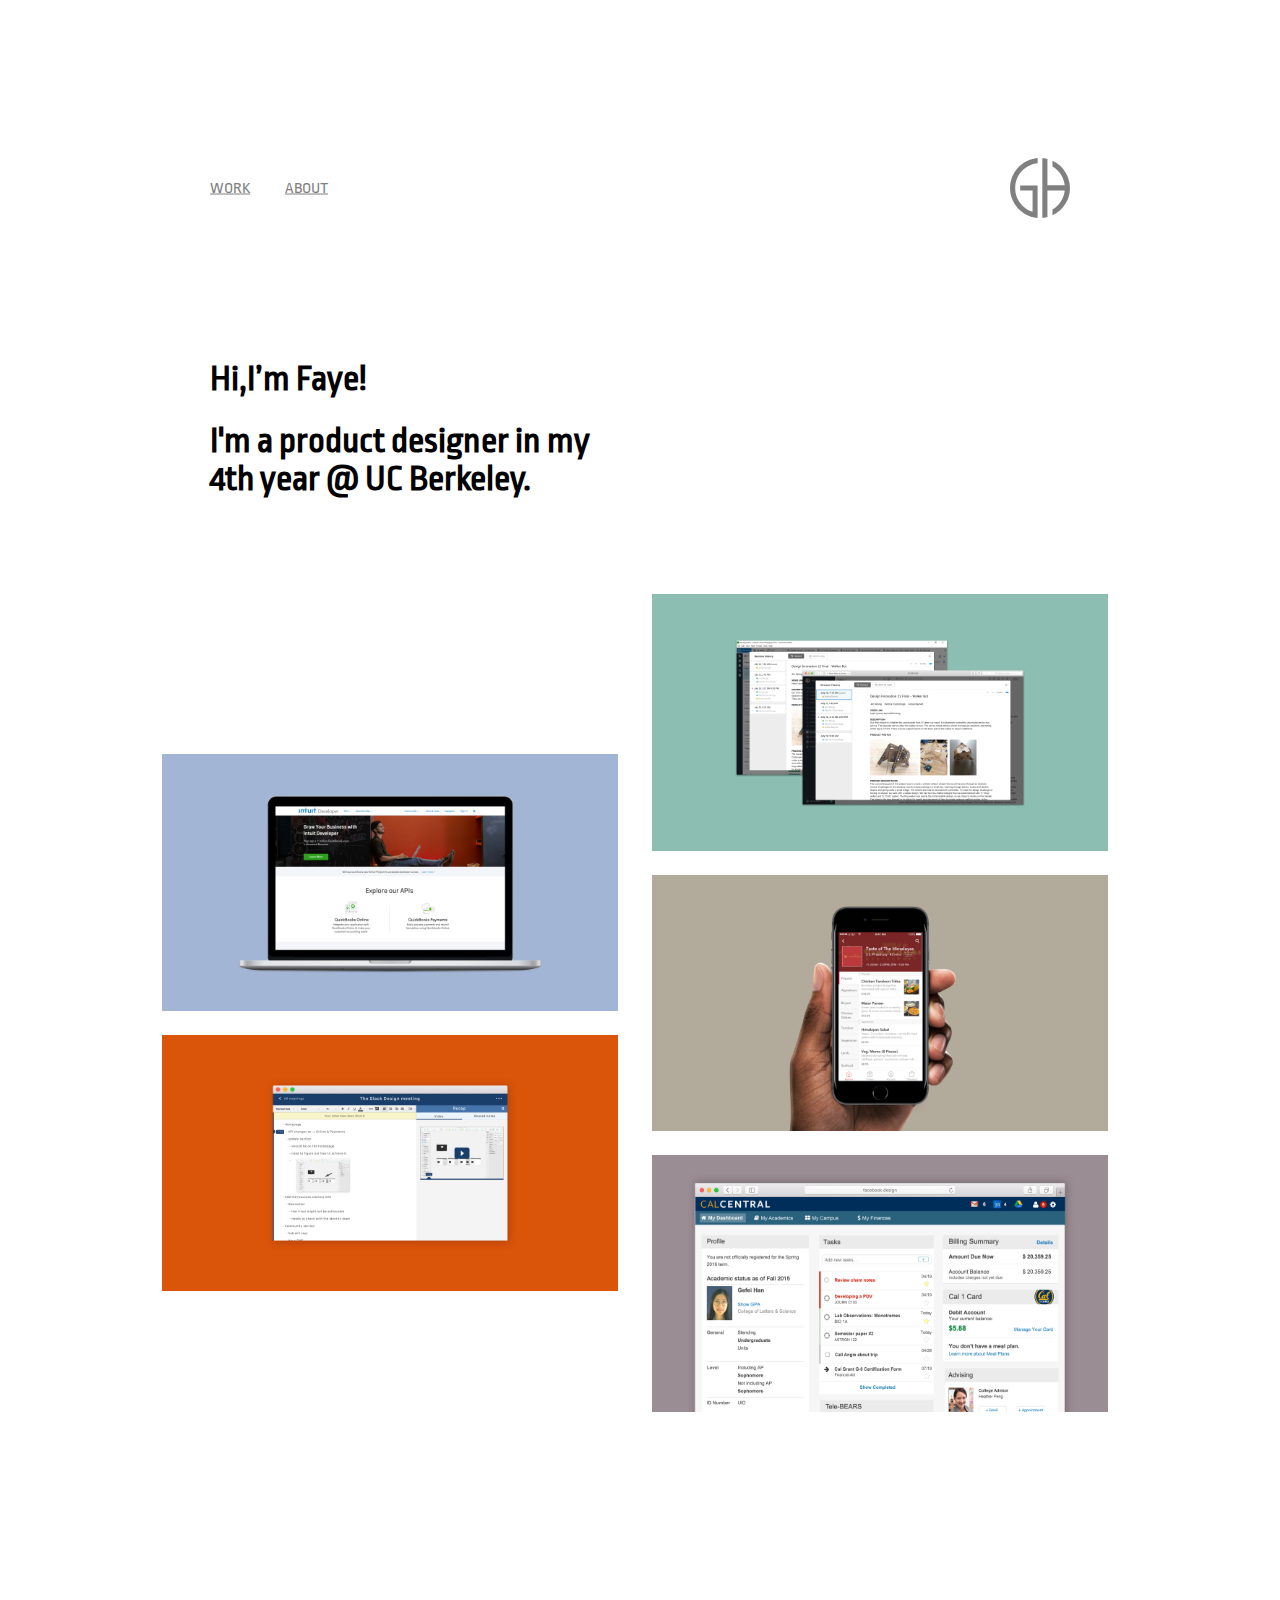
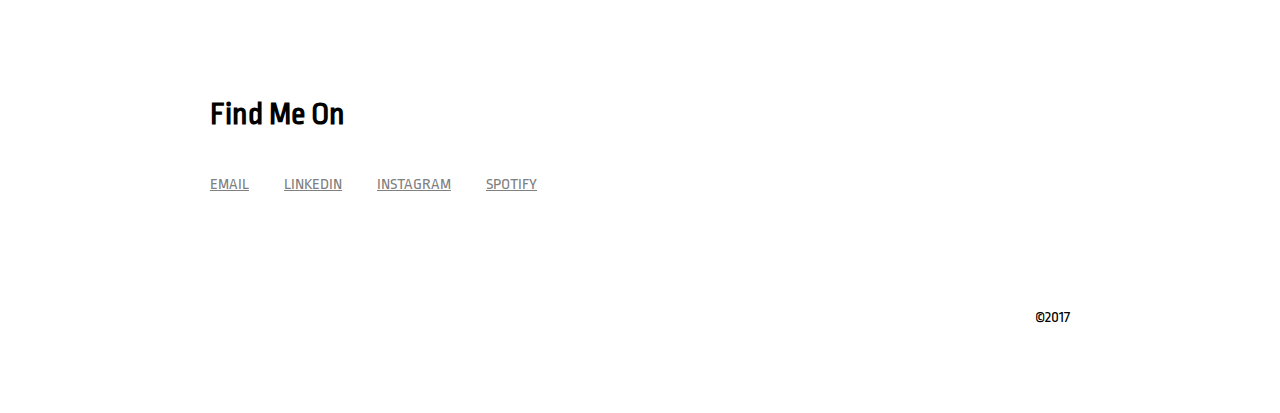
==== index.html @ 0400de6b "homepage html+css" ====
<!DOCTYPE html>
<html>
	<head>
		<link rel="stylesheet" type="text/css" href="assets/css/index.css">
		<link href="https://fonts.googleapis.com/css?family=Lato:100,100i,300,300i,400,400i,700,700i,900,900i|Ropa+Sans:400,400i" rel="stylesheet">
	</head>
	<body>

	<div id="topnav">
		<div id="navcontent">
		<div id="leftnav">
			<a href="www.fayehan.work" class="nav-item">WORK</a>
			<a href="www.fayehan.work" class="nav-item">ABOUT</a>
		</div>
		<svg id ="logo" version="1.1" xmlns="http://www.w3.org/2000/svg" xmlns:xlink="http://www.w3.org/1999/xlink" x="0px" y="0px"
			 viewBox="0 0 82.2 82.3" style="enable-background:new 0 0 82.2 82.3;" xml:space="preserve">
		
		<g id="lg">
			<g>
				<path d="M13.9,37.6v6.9h17v29.2c-13-4.1-22.4-15.6-23.7-29.2h0.1c-0.1-1.1-0.2-2.2-0.2-3.3c0-1.3,0.1-2.5,0.2-3.7H7.2
					C8.7,24,18,12.7,30.9,8.6v0.1c2.2-0.7,4.6-1.2,7-1.4V0l-4.1,0.7C14.2,4.3,0,21.3,0,41.2C0,61,14.2,78,33.7,81.6l4.1,0.7V37.6H13.9
					z"/>
				<path d="M58.2,3.8v7.9C67.4,17,73.8,26.5,75,37.5H51.3V8.6c0,0,0,0,0,0V1.4c-1-0.2-1.9-0.5-2.9-0.6L44.3,0v82.3
					l4.1-0.7c1-0.2,2-0.4,2.9-0.6v-7.3c0,0,0,0,0,0V44.5H75c-1.1,11.1-7.5,20.8-16.8,26.2v7.9c14.3-6.5,24-21,24-37.4
					C82.2,24.8,72.5,10.3,58.2,3.8z"/>
			</g>
		</g>
		</svg>
		</div>
	</div>


	<div id="intro">
		<div id="intro-content">
		<h1>Hi,I’m Faye!</h1>
		<h1>I'm a product designer in my 4th year @ UC Berkeley.</h1>
		</div>
	</div>
	
	<div id="grid">
		<div class ="column" id="col1">
			<div class="placeholder"></div>
			<div class="grid-item"><img class ="grid-pic" src="assets/img/intuit.png"></div>
			<div class="grid-item"><img class ="grid-pic" src="assets/img/slack.png"></div>
			<div class="placeholder"></div>
		</div>
		<div class ="column" id="col2">
			<div class="grid-item"> <img class ="grid-pic" src="assets/img/evernote.png"> </div>
			<div class="grid-item"><img class ="grid-pic" src="assets/img/doordash.png"></div>
			<div class="grid-item"><img class ="grid-pic" src="assets/img/sis.png"></div>
		</div>
	</div> 


	<div id="socialmedias">
		<h1>Find Me On</h1>
		<div id="sociallinks">
			<a href="www.fayehan.work" class="social">EMAIL</a>
			<a href="www.fayehan.work" class="social">LINKEDIN</a>
			<a href="www.fayehan.work" class="social">INSTAGRAM</a>
			<a href="www.fayehan.work" class="social">SPOTIFY</a>
		</div>

	</div>
	<div id="copyright">
		<p>©2017</p>
	</div>



	</body>
</html>
---- assets/css/index.css ----
body, html {
	padding: 0;
	width: 980px;
	/*margin:auto;*/
	margin: 60px auto;
	font-family: 'Lato', sans-serif;
	font-family: 'Ropa Sans', sans-serif;
}

/*----------TOP-------------*/

#topnav{
	/*border-style:solid;*/
	height: 160px;
	padding: 28px 60px;
}

#navcontent{
	height:80px;
}


#leftnav{
	float: left; 
	width: 50%;
	/*border-style: solid;*/
	position: relative;
	top: 50%;
	transform: translateY(-50%);
}

.nav-item{
	padding-right: 32px;
	color: grey;

}

#logo{
	width: 60px;
	height: 60px;
	float: right;
	position: relative;
	top: 50%;
	transform: translateY(-50%);
}

#lg{
	fill: grey;
}

#lg:hover{
	fill: blue;
}

/*--------INTRO------------*/

#intro{
	/*border-style: solid;*/
	height: auto;
	padding-bottom: 48px;
}

#intro-content{
	width: 40%;
	margin-left: 60px;
	font-size: 18px;


}


/*----------GRID----------*/

#grid{
	/*border-style: solid;*/
	height: auto;
}

.column{
	float:left;
	width: 50%;
	height: auto;
	/*border-style: solid;*/
}

#grid:after {
    content: "";
    display: table;
    clear: both;
}

.grid-item{
	width: 456px;
	height: 256.55px;
	background-color: grey;
	margin: 24px 12px;
}

.grid-pic{
	width:456px;
	height: 256.55px;
}



.placeholder{
	width: auto;
	height: 144px;
	background-color: white;
	margin: 16px 8px;
}


/*------------SOCIAL MEDIA -----------*/

#socialmedias{
	padding-left: 60px;
	padding-top: 200px;
	padding-bottom: 100px;
}

#sociallinks{
	padding-top: 24px;
}

.social{
	padding-right: 32px;
	color: grey;
}

#copyright{
	float:right;
	padding-right: 60px;
}
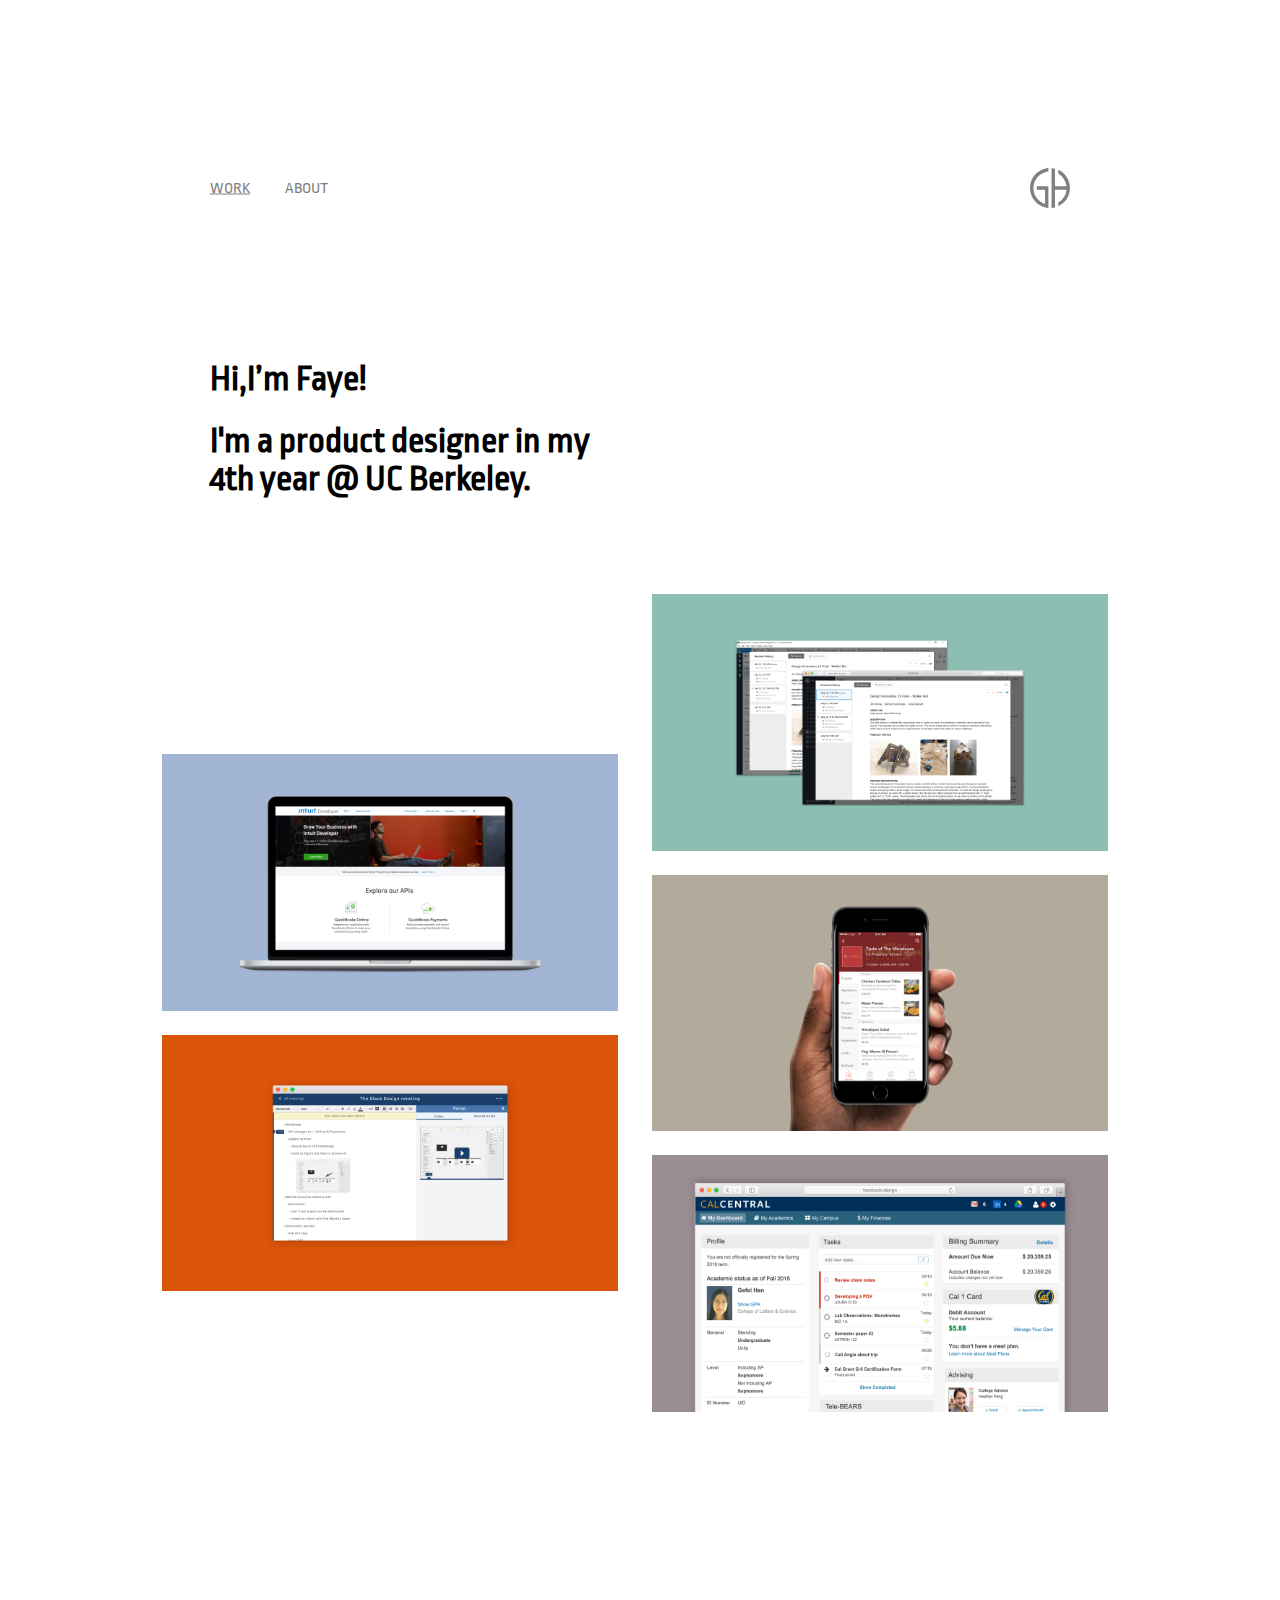
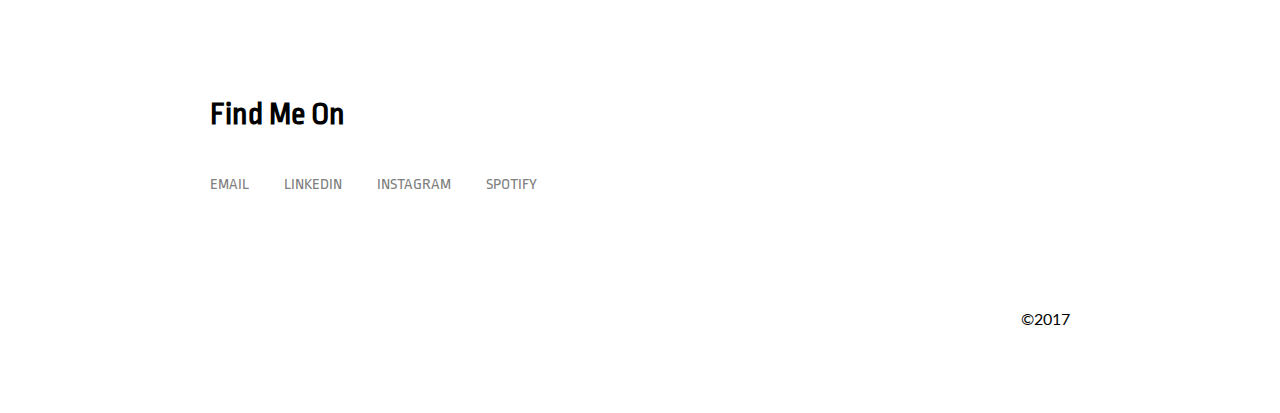
==== commit 72be9409: "missing Jquery functions" ====
--- a/index.html
+++ b/index.html
@@ -3,14 +3,17 @@
 	<head>
 		<link rel="stylesheet" type="text/css" href="assets/css/index.css">
 		<link href="https://fonts.googleapis.com/css?family=Lato:100,100i,300,300i,400,400i,700,700i,900,900i|Ropa+Sans:400,400i" rel="stylesheet">
+		<script src="http://ajax.googleapis.com/ajax/libs/jquery/1.11.0/jquery.min.js">
+        </script> 
+		<script src = "assets/script/script.js"></script>
 	</head>
 	<body>
 
 	<div id="topnav">
 		<div id="navcontent">
 		<div id="leftnav">
-			<a href="www.fayehan.work" class="nav-item">WORK</a>
-			<a href="www.fayehan.work" class="nav-item">ABOUT</a>
+			<a href="index.html" class="nav-item" id="selected">WORK</a>
+			<a href="about.html" class="nav-item">ABOUT</a>
 		</div>
 		<svg id ="logo" version="1.1" xmlns="http://www.w3.org/2000/svg" xmlns:xlink="http://www.w3.org/1999/xlink" x="0px" y="0px"
 			 viewBox="0 0 82.2 82.3" style="enable-background:new 0 0 82.2 82.3;" xml:space="preserve">
@@ -40,14 +43,29 @@
 	<div id="grid">
 		<div class ="column" id="col1">
 			<div class="placeholder"></div>
-			<div class="grid-item"><img class ="grid-pic" src="assets/img/intuit.png"></div>
-			<div class="grid-item"><img class ="grid-pic" src="assets/img/slack.png"></div>
+			<div class="grid-item">
+				<div class="overlay"><div class="text">Intuit Developer Portal</div></div>
+				<img class ="grid-pic" src="assets/img/intuit.png">
+			</div>
+			<div class="grid-item">
+				<div class="overlay"><div class="text">Virtually There</div></div>
+				<img class ="grid-pic" src="assets/img/slack.png">
+			</div>
 			<div class="placeholder"></div>
 		</div>
 		<div class ="column" id="col2">
-			<div class="grid-item"> <img class ="grid-pic" src="assets/img/evernote.png"> </div>
-			<div class="grid-item"><img class ="grid-pic" src="assets/img/doordash.png"></div>
-			<div class="grid-item"><img class ="grid-pic" src="assets/img/sis.png"></div>
+			<div class="grid-item">
+				<div class="overlay"><div class="text">Evernote Granular Note History</div></div>
+				<img class ="grid-pic" src="assets/img/evernote.png">
+			</div>
+			<div class="grid-item">
+				<div class="overlay"><div class="text">Doordash Redesign</div></div>
+				<img class ="grid-pic" src="assets/img/doordash.png">
+			</div>
+			<div class="grid-item">
+				<div class="overlay"><div class="text">Cal Student Information System</div></div>
+				<img class ="grid-pic" src="assets/img/sis.png">
+			</div>
 		</div>
 	</div> 
 
--- a/assets/css/index.css
+++ b/assets/css/index.css
@@ -7,6 +7,21 @@
 	font-family: 'Ropa Sans', sans-serif;
 }
 
+p{
+	font-family: lato;
+}
+
+a{
+	color: #00B23B;
+	text-decoration: none;
+}
+
+a:hover{
+	color: #00B23B;
+	text-decoration: none;
+	text-decoration: underline;
+}
+
 /*----------TOP-------------*/
 
 #topnav{
@@ -36,8 +51,8 @@
 }
 
 #logo{
-	width: 60px;
-	height: 60px;
+	width: 40px;
+	height: 40px;
 	float: right;
 	position: relative;
 	top: 50%;
@@ -49,8 +64,20 @@
 }
 
 #lg:hover{
-	fill: blue;
-}
+	fill: #00B23B;
+}
+
+
+.social,.nav-item{
+	text-decoration: none;
+}
+
+
+
+#selected{
+	text-decoration: underline;
+}
+
 
 /*--------INTRO------------*/
 
@@ -94,7 +121,10 @@
 	height: 256.55px;
 	background-color: grey;
 	margin: 24px 12px;
-}
+	position: relative;
+	cursor: pointer;
+}
+
 
 .grid-pic{
 	width:456px;
@@ -111,6 +141,29 @@
 }
 
 
+.overlay {
+  position: absolute;
+  height: 100%;
+  width: 100%;
+  opacity: 0;
+  transition: .5s ease;
+  background-color: white;
+  text-align: center;
+}
+
+.text{
+	margin: auto;
+	font-size: 28px;
+	display: flex;
+	justify-content: center;
+  	flex-direction: column;
+  	height: 256.55px;
+}
+
+
+
+
+
 /*------------SOCIAL MEDIA -----------*/
 
 #socialmedias{
@@ -135,4 +188,47 @@
 
 
 
-
+/*--------PROFILE-----*/
+#profile-pic{
+	/*padding: 28px;*/
+	position: relative;
+}
+
+
+#p-pic{
+	width:400px;
+}
+
+
+#hello{
+	position: absolute;
+	z-index: 10;
+	left: 320px;
+	top: 10px;
+	background-color: white;
+	padding: 8px;
+}
+
+
+#description{
+	position: absolute;
+	z-index: 9;
+	left: 460px;
+	bottom: 4px;
+}
+
+
+
+
+
+
+
+
+
+
+
+
+
+
+
+
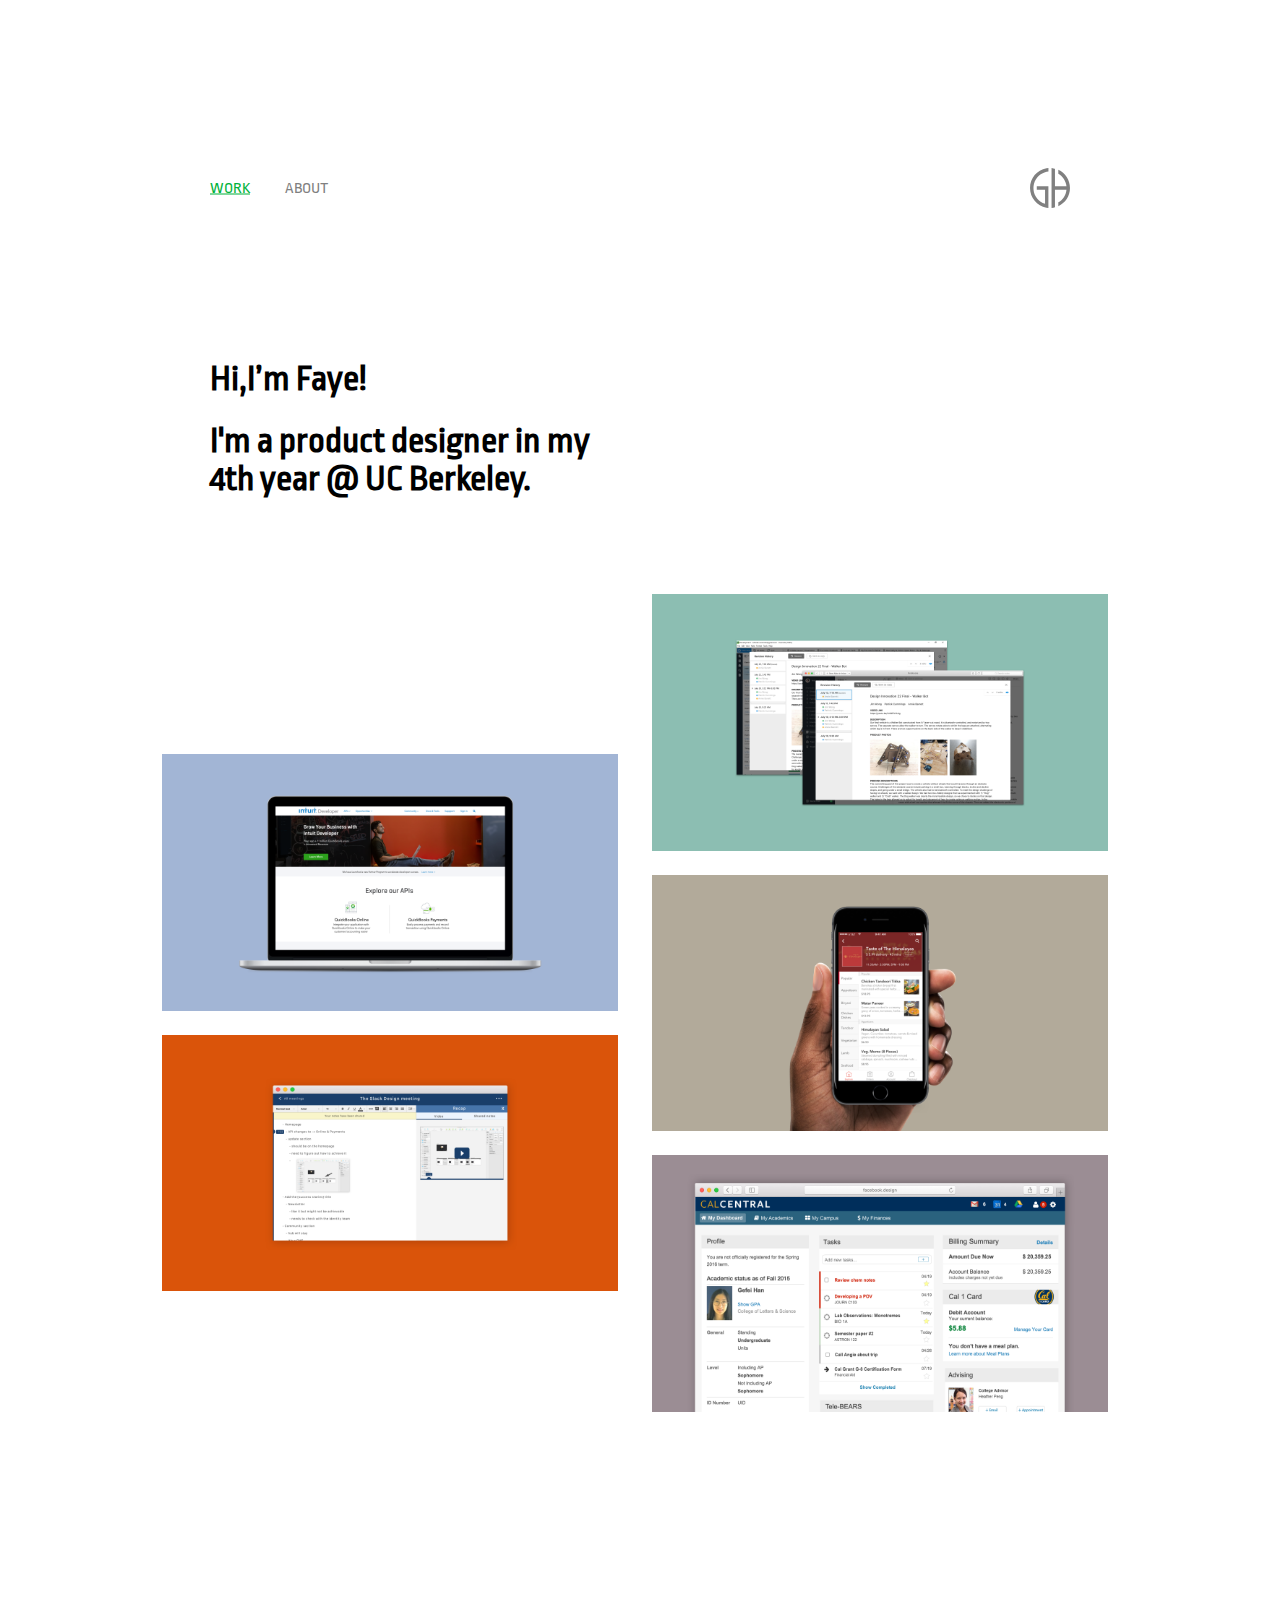
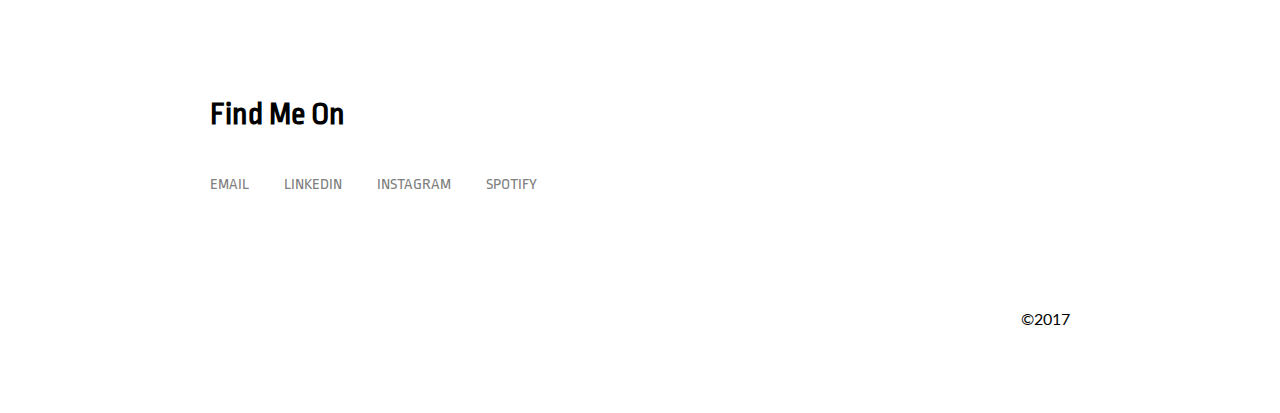
==== commit 06a70cf8: "fix script" ====
--- a/index.html
+++ b/index.html
@@ -3,7 +3,7 @@
 	<head>
 		<link rel="stylesheet" type="text/css" href="assets/css/index.css">
 		<link href="https://fonts.googleapis.com/css?family=Lato:100,100i,300,300i,400,400i,700,700i,900,900i|Ropa+Sans:400,400i" rel="stylesheet">
-		<script src="http://ajax.googleapis.com/ajax/libs/jquery/1.11.0/jquery.min.js">
+		<script src="https://ajax.googleapis.com/ajax/libs/jquery/3.2.1/jquery.min.js">
         </script> 
 		<script src = "assets/script/script.js"></script>
 	</head>
--- a/assets/css/index.css
+++ b/assets/css/index.css
@@ -19,7 +19,6 @@
 a:hover{
 	color: #00B23B;
 	text-decoration: none;
-	text-decoration: underline;
 }
 
 /*----------TOP-------------*/
@@ -76,6 +75,7 @@
 
 #selected{
 	text-decoration: underline;
+	color:#00B23B;
 }
 
 
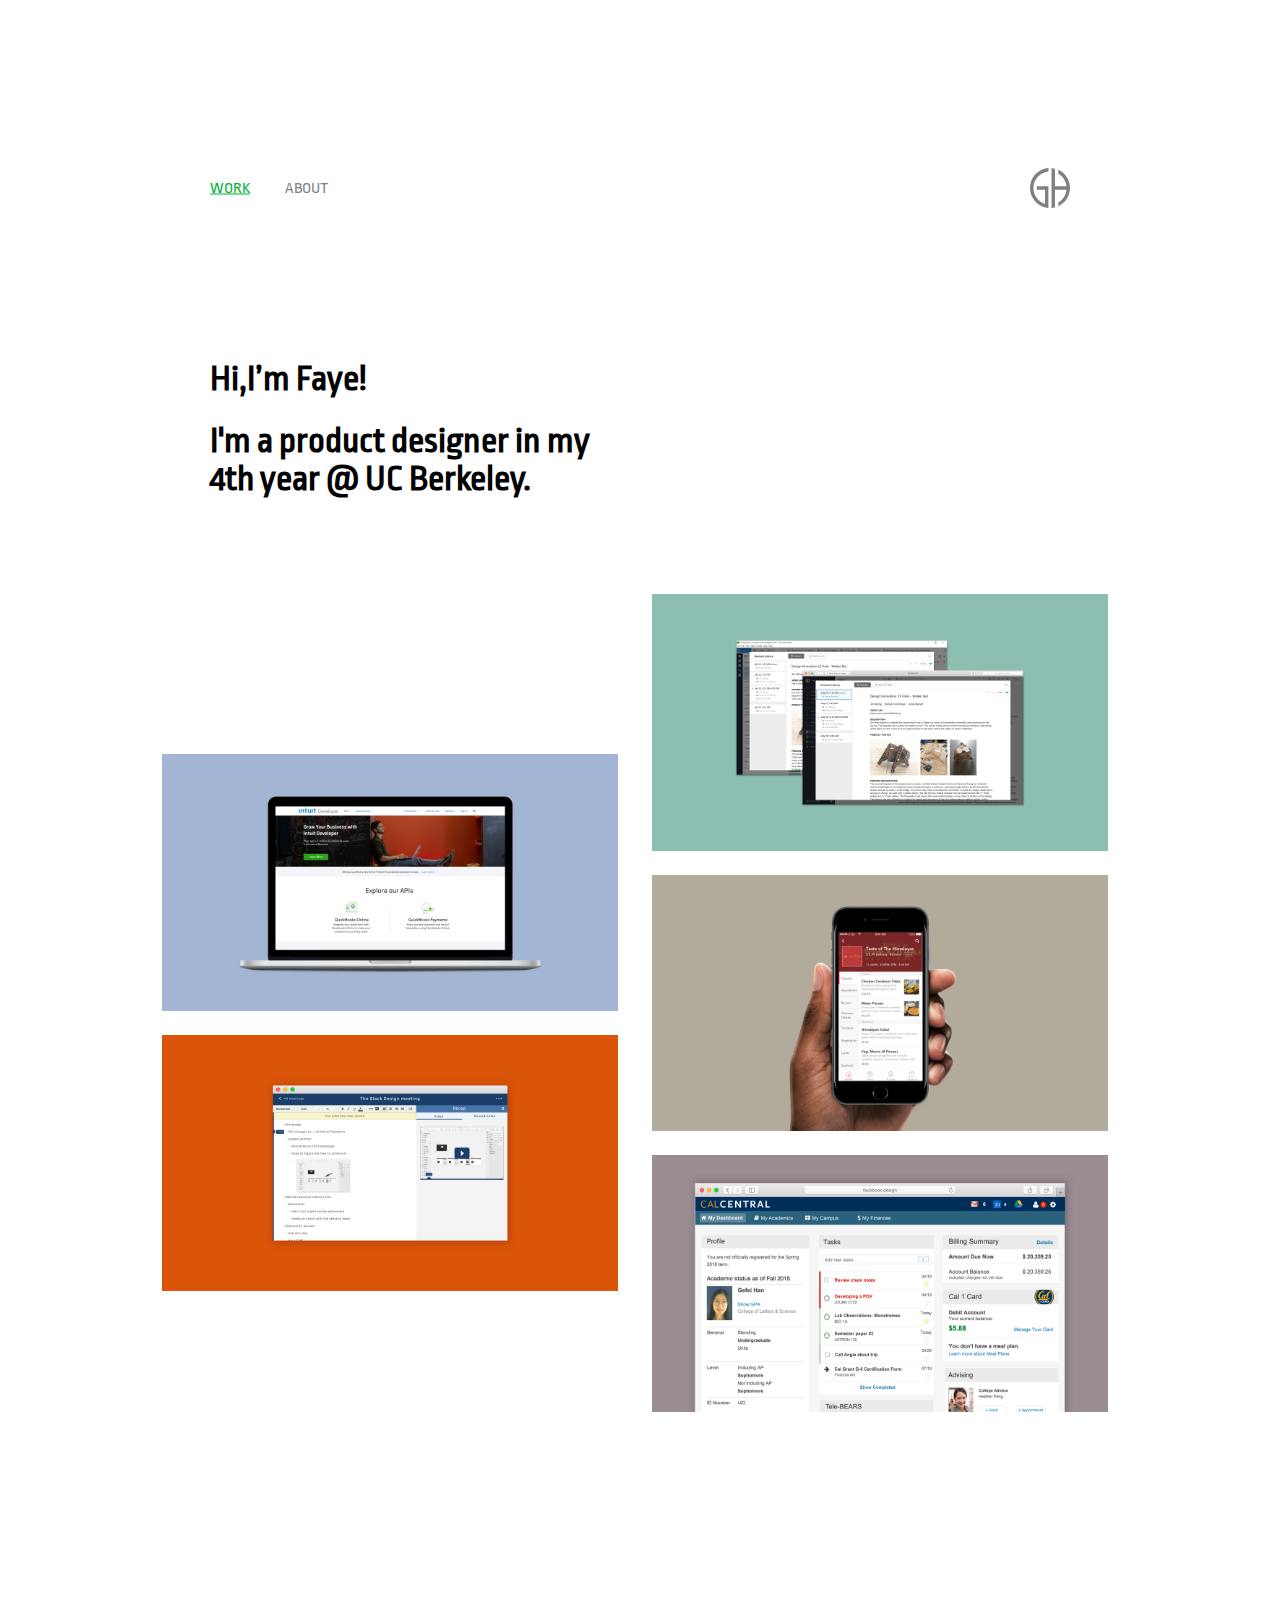
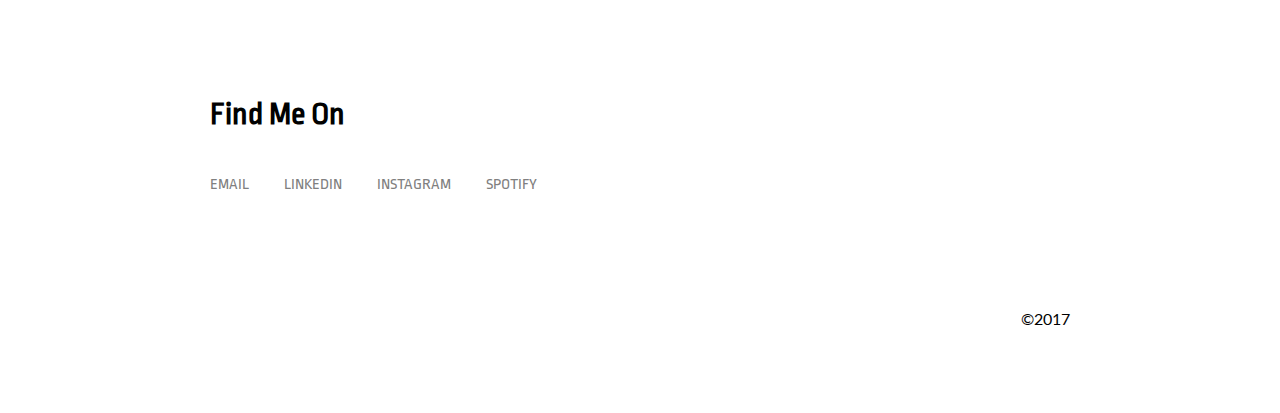
==== commit f5701257: "DONE" ====
--- a/index.html
+++ b/index.html
@@ -15,7 +15,7 @@
 			<a href="index.html" class="nav-item" id="selected">WORK</a>
 			<a href="about.html" class="nav-item">ABOUT</a>
 		</div>
-		<svg id ="logo" version="1.1" xmlns="http://www.w3.org/2000/svg" xmlns:xlink="http://www.w3.org/1999/xlink" x="0px" y="0px"
+		<a href="index.html"><svg id ="logo" version="1.1" xmlns="http://www.w3.org/2000/svg" xmlns:xlink="http://www.w3.org/1999/xlink" x="0px" y="0px"
 			 viewBox="0 0 82.2 82.3" style="enable-background:new 0 0 82.2 82.3;" xml:space="preserve">
 		
 		<g id="lg">
@@ -28,7 +28,7 @@
 					C82.2,24.8,72.5,10.3,58.2,3.8z"/>
 			</g>
 		</g>
-		</svg>
+		</svg></a>
 		</div>
 	</div>
 
@@ -73,10 +73,10 @@
 	<div id="socialmedias">
 		<h1>Find Me On</h1>
 		<div id="sociallinks">
-			<a href="www.fayehan.work" class="social">EMAIL</a>
-			<a href="www.fayehan.work" class="social">LINKEDIN</a>
-			<a href="www.fayehan.work" class="social">INSTAGRAM</a>
-			<a href="www.fayehan.work" class="social">SPOTIFY</a>
+			<a href="mailto:gefei.han@berkeley.edu" class="social">EMAIL</a>
+			<a href="https://www.linkedin.com/in/gefeihan/" class="social">LINKEDIN</a>
+			<a href="https://www.instagram.com/hgfayeee/" class="social">INSTAGRAM</a>
+			<a href="https://open.spotify.com/user/12156311498" class="social">SPOTIFY</a>
 		</div>
 
 	</div>
--- a/assets/css/index.css
+++ b/assets/css/index.css
@@ -218,17 +218,22 @@
 }
 
 
-
-
-
-
-
-
-
-
-
-
-
-
-
-
+#name{
+	cursor: pointer;
+	color :#00B23B;
+}
+
+
+
+
+
+
+
+
+
+
+
+
+
+
+
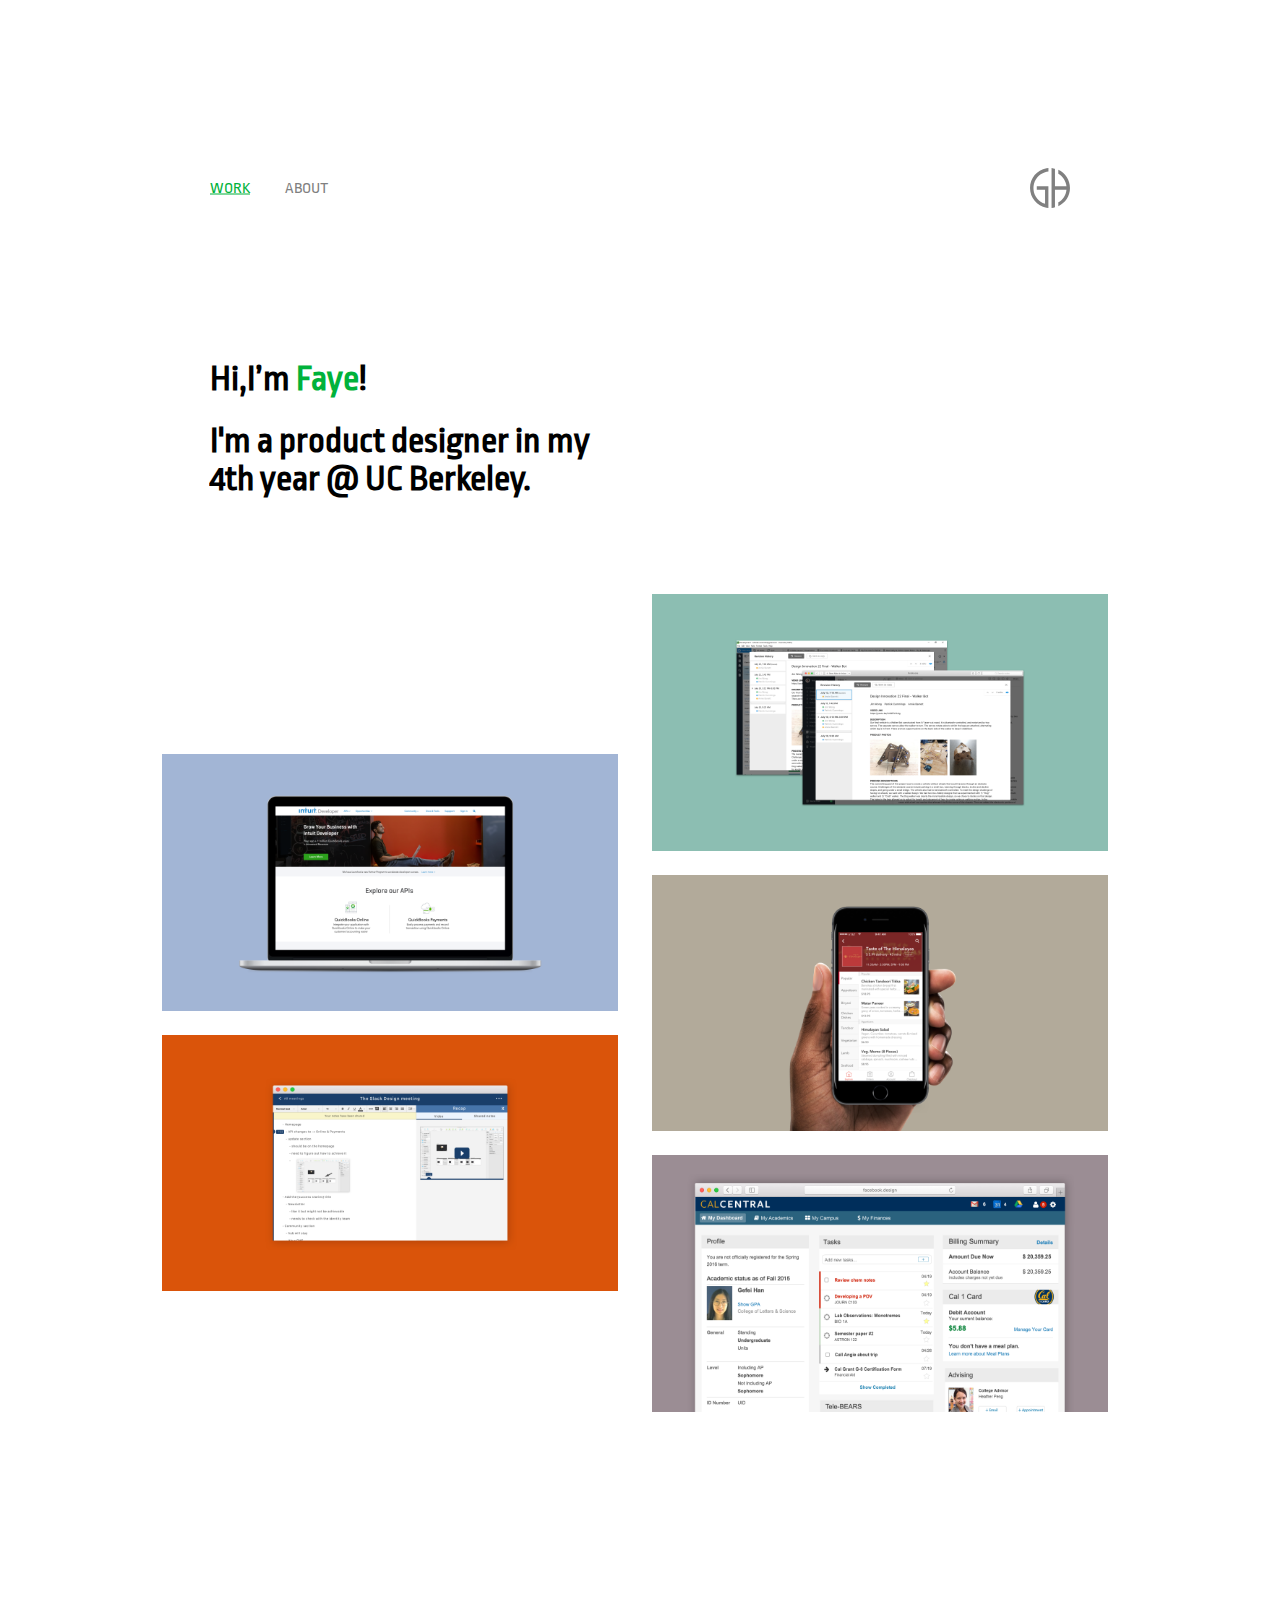
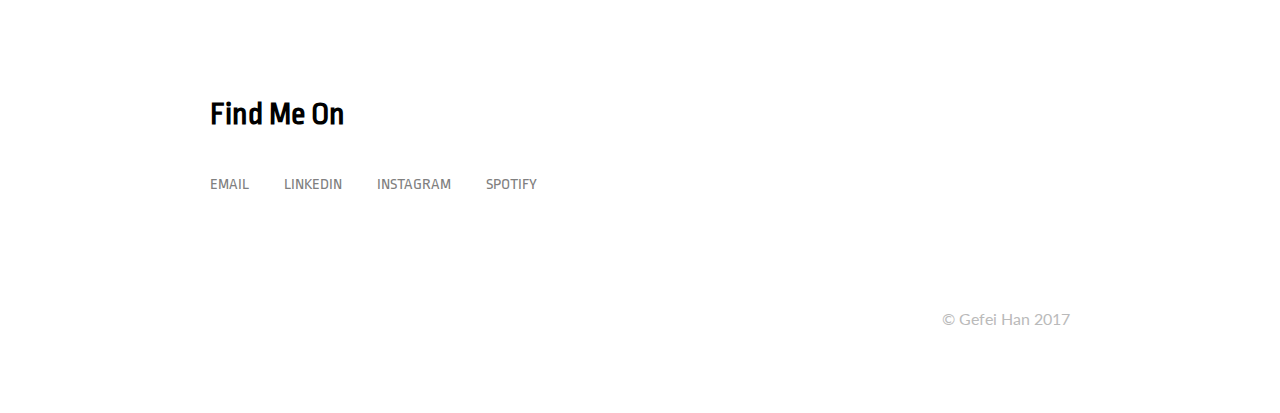
==== commit 0d0b768f: "FINAL SUBMISSION" ====
--- a/index.html
+++ b/index.html
@@ -35,7 +35,7 @@
 
 	<div id="intro">
 		<div id="intro-content">
-		<h1>Hi,I’m Faye!</h1>
+		<h1>Hi,I’m <span id="name">Faye</span>!</h1>
 		<h1>I'm a product designer in my 4th year @ UC Berkeley.</h1>
 		</div>
 	</div>
@@ -81,7 +81,7 @@
 
 	</div>
 	<div id="copyright">
-		<p>©2017</p>
+		<p>© Gefei Han 2017</p>
 	</div>
 
 
--- a/assets/css/index.css
+++ b/assets/css/index.css
@@ -224,16 +224,20 @@
 }
 
 
-
-
-
-
-
-
-
-
-
-
-
-
-
+/*-----------*/
+
+#copyright{
+	color: #BABABA;
+}
+
+
+
+
+
+
+
+
+
+
+
+
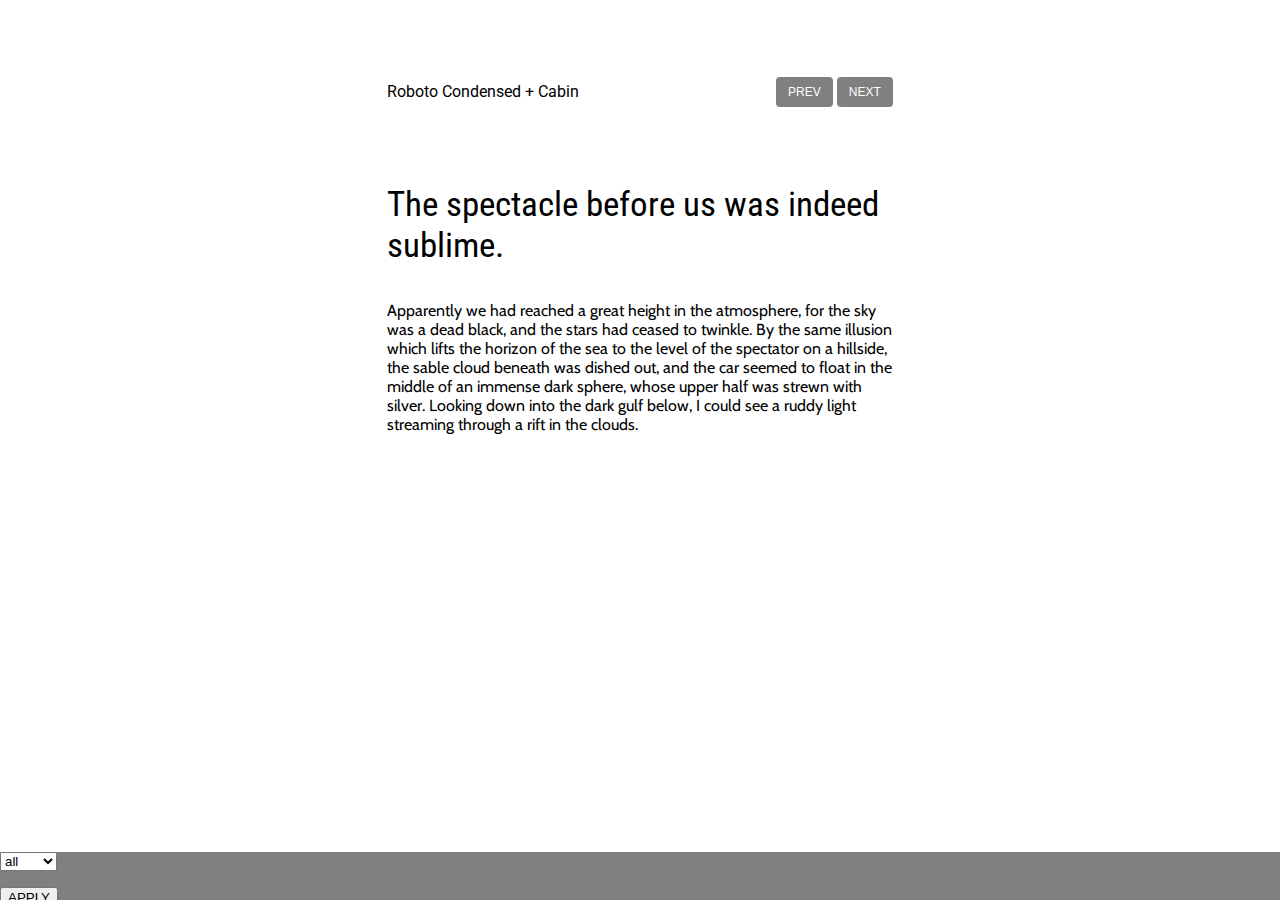
==== commit ae013242: "FONTPROJECT" ====
--- a/index.html
+++ b/index.html
@@ -1,90 +1,41 @@
-<!DOCTYPE html>
 <html>
-	<head>
-		<link rel="stylesheet" type="text/css" href="assets/css/index.css">
-		<link href="https://fonts.googleapis.com/css?family=Lato:100,100i,300,300i,400,400i,700,700i,900,900i|Ropa+Sans:400,400i" rel="stylesheet">
-		<script src="https://ajax.googleapis.com/ajax/libs/jquery/3.2.1/jquery.min.js">
-        </script> 
-		<script src = "assets/script/script.js"></script>
-	</head>
-	<body>
 
-	<div id="topnav">
-		<div id="navcontent">
-		<div id="leftnav">
-			<a href="index.html" class="nav-item" id="selected">WORK</a>
-			<a href="about.html" class="nav-item">ABOUT</a>
-		</div>
-		<a href="index.html"><svg id ="logo" version="1.1" xmlns="http://www.w3.org/2000/svg" xmlns:xlink="http://www.w3.org/1999/xlink" x="0px" y="0px"
-			 viewBox="0 0 82.2 82.3" style="enable-background:new 0 0 82.2 82.3;" xml:space="preserve">
-		
-		<g id="lg">
-			<g>
-				<path d="M13.9,37.6v6.9h17v29.2c-13-4.1-22.4-15.6-23.7-29.2h0.1c-0.1-1.1-0.2-2.2-0.2-3.3c0-1.3,0.1-2.5,0.2-3.7H7.2
-					C8.7,24,18,12.7,30.9,8.6v0.1c2.2-0.7,4.6-1.2,7-1.4V0l-4.1,0.7C14.2,4.3,0,21.3,0,41.2C0,61,14.2,78,33.7,81.6l4.1,0.7V37.6H13.9
-					z"/>
-				<path d="M58.2,3.8v7.9C67.4,17,73.8,26.5,75,37.5H51.3V8.6c0,0,0,0,0,0V1.4c-1-0.2-1.9-0.5-2.9-0.6L44.3,0v82.3
-					l4.1-0.7c1-0.2,2-0.4,2.9-0.6v-7.3c0,0,0,0,0,0V44.5H75c-1.1,11.1-7.5,20.8-16.8,26.2v7.9c14.3-6.5,24-21,24-37.4
-					C82.2,24.8,72.5,10.3,58.2,3.8z"/>
-			</g>
-		</g>
-		</svg></a>
-		</div>
+<head>
+<title>Index</title>
+<link rel="stylesheet" type="text/css" href="assets/css/style.css" />
+<link href="https://fonts.googleapis.com/css?family=Roboto" rel="stylesheet">
+<script src="https://ajax.googleapis.com/ajax/libs/jquery/3.2.1/jquery.min.js"></script> 
+<script src = "assets/script/script.js"></script>
+</head>
+
+
+<body>
+	<div id="buttonbox">
+		<p id="names"><span id="title-font">StyleOne</span> + <span id="para-font">StyleTwo</span><p>
+		<button type="button" id="prev-button">PREV</button>
+		<button type="button" id="next-button">NEXT</button>
+	</div>
+	<div id="textbox">
+		<p id="title">The spectacle before us was indeed sublime.</p>
+		<p id="para">Apparently we had reached a great height in the atmosphere, for the sky was a dead black, and the stars had ceased to twinkle. By the same illusion which lifts the horizon of the sea to the level of the spectator on a hillside, the sable cloud beneath was dished out, and the car seemed to float in the middle of an immense dark sphere, whose upper half was strewn with silver. Looking down into the dark gulf below, I could see a ruddy light streaming through a rift in the clouds.</p>
+		<!-- <p id="test">This is a test.</p> -->
+
+	</div>
+
+	
+	<div id="filters">
+		<form>
+		  <select id="styles">
+		  	<option value="all" selected>all</option>
+		    <option value="style1" >style1</option>
+		    <option value="style2">style2</option>
+		  </select>
+		</form>
+		<button onclick="updateSelected()" id="apply-btn">APPLY</button>
+
 	</div>
 
 
-	<div id="intro">
-		<div id="intro-content">
-		<h1>Hi,I’m <span id="name">Faye</span>!</h1>
-		<h1>I'm a product designer in my 4th year @ UC Berkeley.</h1>
-		</div>
-	</div>
-	
-	<div id="grid">
-		<div class ="column" id="col1">
-			<div class="placeholder"></div>
-			<div class="grid-item">
-				<div class="overlay"><div class="text">Intuit Developer Portal</div></div>
-				<img class ="grid-pic" src="assets/img/intuit.png">
-			</div>
-			<div class="grid-item">
-				<div class="overlay"><div class="text">Virtually There</div></div>
-				<img class ="grid-pic" src="assets/img/slack.png">
-			</div>
-			<div class="placeholder"></div>
-		</div>
-		<div class ="column" id="col2">
-			<div class="grid-item">
-				<div class="overlay"><div class="text">Evernote Granular Note History</div></div>
-				<img class ="grid-pic" src="assets/img/evernote.png">
-			</div>
-			<div class="grid-item">
-				<div class="overlay"><div class="text">Doordash Redesign</div></div>
-				<img class ="grid-pic" src="assets/img/doordash.png">
-			</div>
-			<div class="grid-item">
-				<div class="overlay"><div class="text">Cal Student Information System</div></div>
-				<img class ="grid-pic" src="assets/img/sis.png">
-			</div>
-		</div>
-	</div> 
+</body>
 
-
-	<div id="socialmedias">
-		<h1>Find Me On</h1>
-		<div id="sociallinks">
-			<a href="mailto:gefei.han@berkeley.edu" class="social">EMAIL</a>
-			<a href="https://www.linkedin.com/in/gefeihan/" class="social">LINKEDIN</a>
-			<a href="https://www.instagram.com/hgfayeee/" class="social">INSTAGRAM</a>
-			<a href="https://open.spotify.com/user/12156311498" class="social">SPOTIFY</a>
-		</div>
-
-	</div>
-	<div id="copyright">
-		<p>© Gefei Han 2017</p>
-	</div>
-
-
-
-	</body>
 </html>--- a/assets/css/style.css
+++ b/assets/css/style.css
@@ -0,0 +1,87 @@
+body, html {
+	padding: 0;
+	font-family: 'Roboto', sans-serif;
+}
+
+
+#textbox{
+	/*padding-top: 80px;*/
+	width: 40%;
+	margin: 0 auto;
+	/*background-color: blue;*/
+}
+
+
+#buttonbox{
+	position: relative;
+	margin-top: 72px;
+	margin-bottom: 72px;
+	height: 40px;
+	width: 40%;
+	margin-left: auto;
+	margin-right: auto;
+	/*background-color: green;*/
+}
+
+
+
+
+#names{
+	height: 40px;
+	line-height: 40px;
+	white-space: nowrap;
+}
+
+
+
+#next-button{
+	background-color: grey;
+    border: none;
+    color: white;
+    padding: 8px 12px;
+    text-align: center;
+    text-decoration: none;
+    display: block;
+    font-size: 12px;
+    border-radius: 4px;
+    position: absolute;
+	top: 50%;
+	transform: translateY(-50%);
+	right: 0px;
+}
+
+#prev-button{
+	background-color: grey;
+    border: none;
+    color: white;
+    padding: 8px 12px;
+    text-align: center;
+    text-decoration: none;
+    display: block;
+    font-size: 12px;
+    border-radius: 4px;
+    position: absolute;
+	top: 50%;
+	transform: translateY(-50%);
+	right: 60px;
+
+}
+
+
+
+
+#test{
+	font-family: 'Roboto Condensed', sans-serif;
+	font-size: 35px;
+	font-weight: bold;
+}
+
+#filters{
+	position: fixed;
+	background-color: grey;
+	width: 100%;
+	height: 48px;
+	bottom: 0px;
+	left: 0px;
+
+}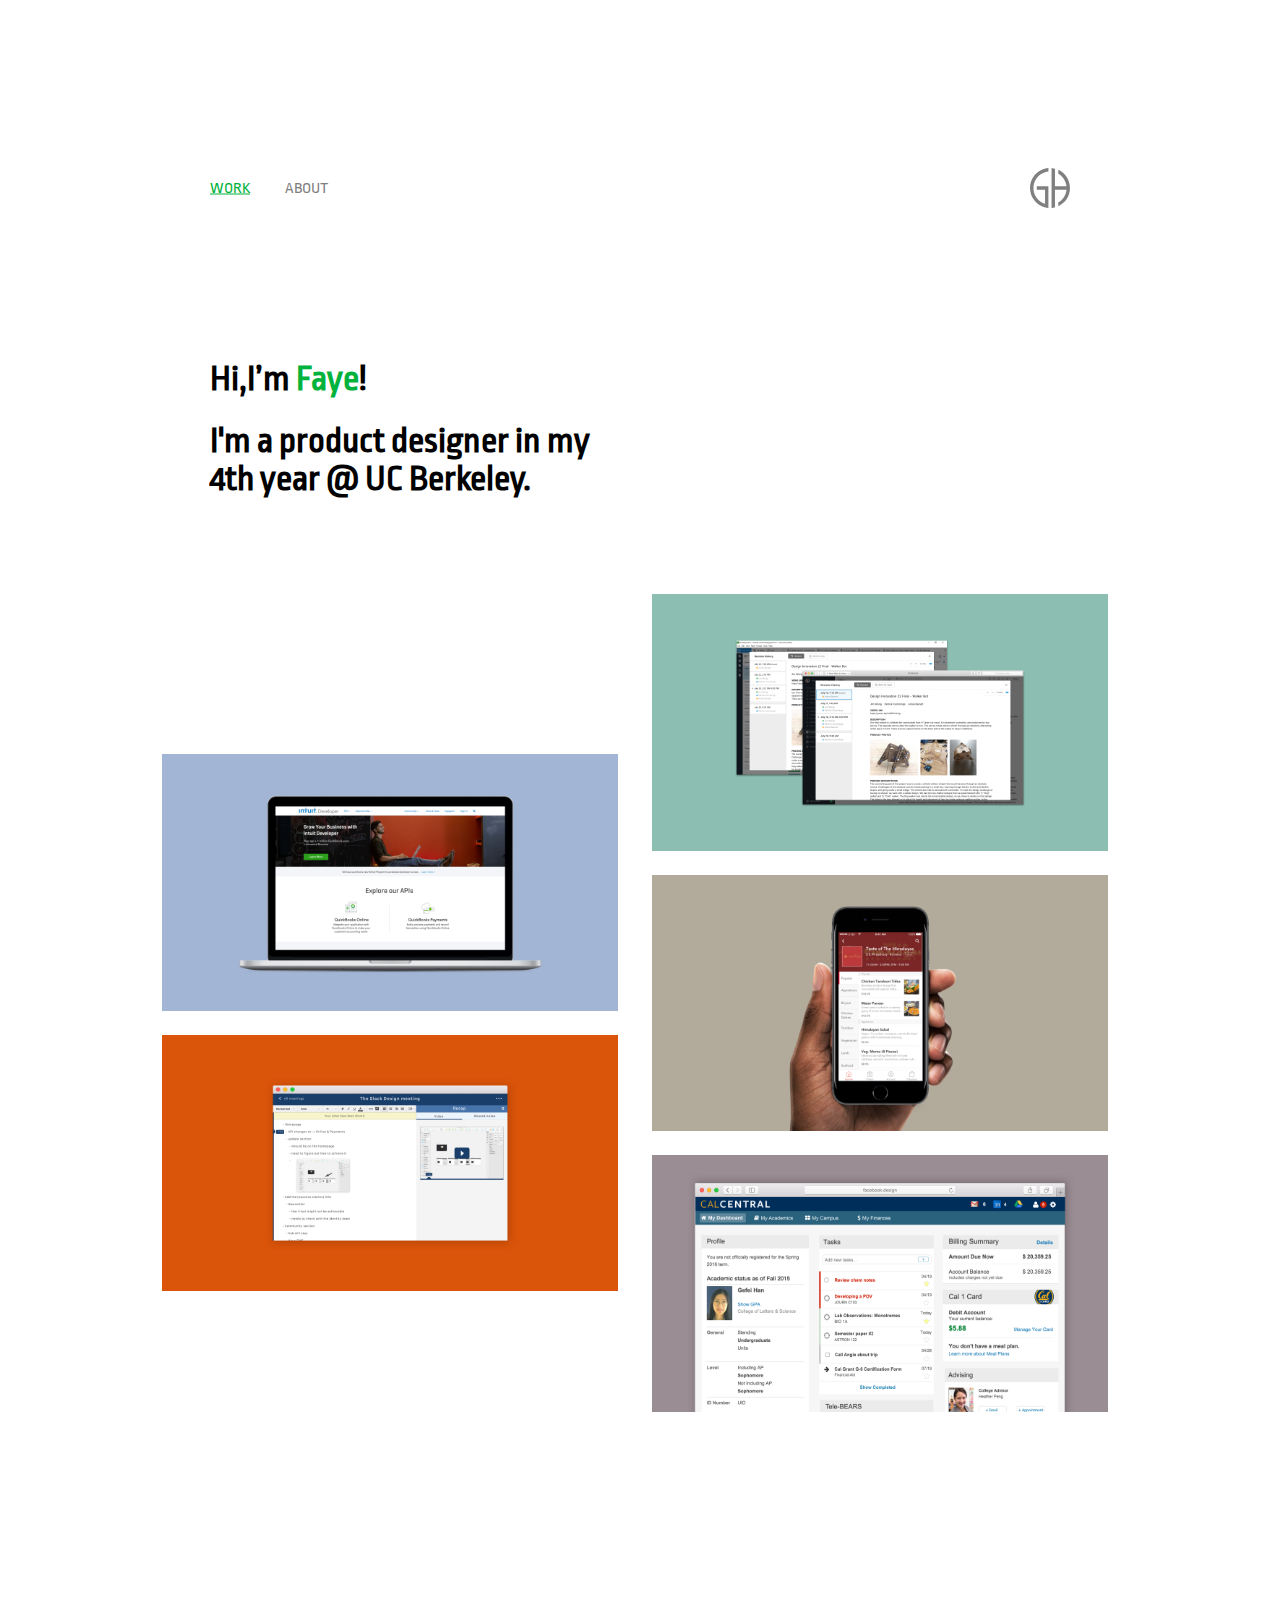
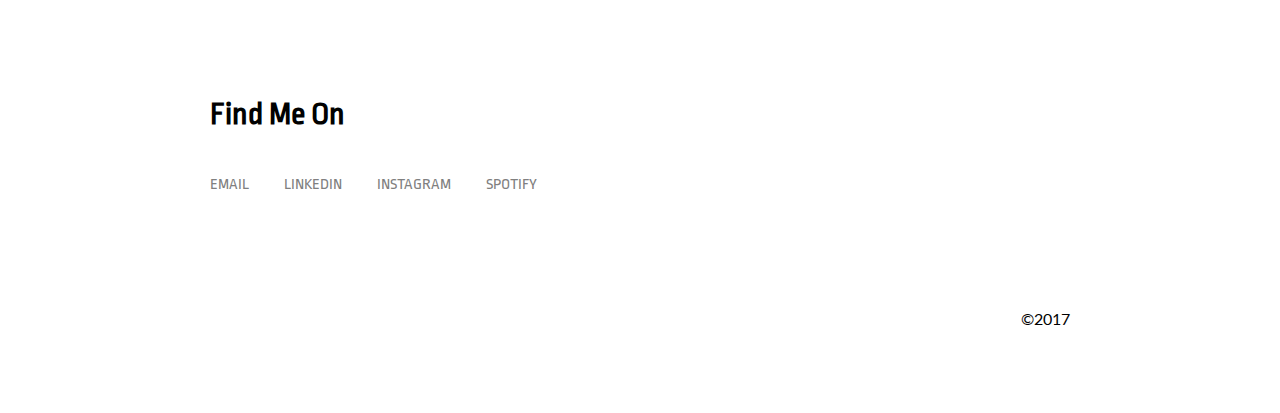
==== commit 1ec76f3c: "change index faye animation" ====
--- a/index.html
+++ b/index.html
@@ -1,41 +1,90 @@
+<!DOCTYPE html>
 <html>
+	<head>
+		<link rel="stylesheet" type="text/css" href="assets/css/index.css">
+		<link href="https://fonts.googleapis.com/css?family=Lato:100,100i,300,300i,400,400i,700,700i,900,900i|Ropa+Sans:400,400i" rel="stylesheet">
+		<script src="https://ajax.googleapis.com/ajax/libs/jquery/3.2.1/jquery.min.js">
+        </script> 
+		<script src = "assets/script/script.js"></script>
+	</head>
+	<body>
 
-<head>
-<title>Index</title>
-<link rel="stylesheet" type="text/css" href="assets/css/style.css" />
-<link href="https://fonts.googleapis.com/css?family=Roboto" rel="stylesheet">
-<script src="https://ajax.googleapis.com/ajax/libs/jquery/3.2.1/jquery.min.js"></script> 
-<script src = "assets/script/script.js"></script>
-</head>
-
-
-<body>
-	<div id="buttonbox">
-		<p id="names"><span id="title-font">StyleOne</span> + <span id="para-font">StyleTwo</span><p>
-		<button type="button" id="prev-button">PREV</button>
-		<button type="button" id="next-button">NEXT</button>
-	</div>
-	<div id="textbox">
-		<p id="title">The spectacle before us was indeed sublime.</p>
-		<p id="para">Apparently we had reached a great height in the atmosphere, for the sky was a dead black, and the stars had ceased to twinkle. By the same illusion which lifts the horizon of the sea to the level of the spectator on a hillside, the sable cloud beneath was dished out, and the car seemed to float in the middle of an immense dark sphere, whose upper half was strewn with silver. Looking down into the dark gulf below, I could see a ruddy light streaming through a rift in the clouds.</p>
-		<!-- <p id="test">This is a test.</p> -->
-
-	</div>
-
-	
-	<div id="filters">
-		<form>
-		  <select id="styles">
-		  	<option value="all" selected>all</option>
-		    <option value="style1" >style1</option>
-		    <option value="style2">style2</option>
-		  </select>
-		</form>
-		<button onclick="updateSelected()" id="apply-btn">APPLY</button>
-
+	<div id="topnav">
+		<div id="navcontent">
+		<div id="leftnav">
+			<a href="index.html" class="nav-item" id="selected">WORK</a>
+			<a href="about.html" class="nav-item">ABOUT</a>
+		</div>
+		<a href="index.html"><svg id ="logo" version="1.1" xmlns="http://www.w3.org/2000/svg" xmlns:xlink="http://www.w3.org/1999/xlink" x="0px" y="0px"
+			 viewBox="0 0 82.2 82.3" style="enable-background:new 0 0 82.2 82.3;" xml:space="preserve">
+		
+		<g id="lg">
+			<g>
+				<path d="M13.9,37.6v6.9h17v29.2c-13-4.1-22.4-15.6-23.7-29.2h0.1c-0.1-1.1-0.2-2.2-0.2-3.3c0-1.3,0.1-2.5,0.2-3.7H7.2
+					C8.7,24,18,12.7,30.9,8.6v0.1c2.2-0.7,4.6-1.2,7-1.4V0l-4.1,0.7C14.2,4.3,0,21.3,0,41.2C0,61,14.2,78,33.7,81.6l4.1,0.7V37.6H13.9
+					z"/>
+				<path d="M58.2,3.8v7.9C67.4,17,73.8,26.5,75,37.5H51.3V8.6c0,0,0,0,0,0V1.4c-1-0.2-1.9-0.5-2.9-0.6L44.3,0v82.3
+					l4.1-0.7c1-0.2,2-0.4,2.9-0.6v-7.3c0,0,0,0,0,0V44.5H75c-1.1,11.1-7.5,20.8-16.8,26.2v7.9c14.3-6.5,24-21,24-37.4
+					C82.2,24.8,72.5,10.3,58.2,3.8z"/>
+			</g>
+		</g>
+		</svg></a>
+		</div>
 	</div>
 
 
-</body>
+	<div id="intro">
+		<div id="intro-content">
+		<h1>Hi,I’m <span id="name">Faye</span>!</h1>
+		<h1>I'm a product designer in my 4th year @ UC Berkeley.</h1>
+		</div>
+	</div>
+	
+	<div id="grid">
+		<div class ="column" id="col1">
+			<div class="placeholder"></div>
+			<div class="grid-item">
+				<div class="overlay"><div class="text">Intuit Developer Portal</div></div>
+				<img class ="grid-pic" src="assets/img/intuit.png">
+			</div>
+			<div class="grid-item">
+				<div class="overlay"><div class="text">Virtually There</div></div>
+				<img class ="grid-pic" src="assets/img/slack.png">
+			</div>
+			<div class="placeholder"></div>
+		</div>
+		<div class ="column" id="col2">
+			<div class="grid-item">
+				<div class="overlay"><div class="text">Evernote Granular Note History</div></div>
+				<img class ="grid-pic" src="assets/img/evernote.png">
+			</div>
+			<div class="grid-item">
+				<div class="overlay"><div class="text">Doordash Redesign</div></div>
+				<img class ="grid-pic" src="assets/img/doordash.png">
+			</div>
+			<div class="grid-item">
+				<div class="overlay"><div class="text">Cal Student Information System</div></div>
+				<img class ="grid-pic" src="assets/img/sis.png">
+			</div>
+		</div>
+	</div> 
 
+
+	<div id="socialmedias">
+		<h1>Find Me On</h1>
+		<div id="sociallinks">
+			<a href="mailto:gefei.han@berkeley.edu" class="social">EMAIL</a>
+			<a href="https://www.linkedin.com/in/gefeihan/" class="social">LINKEDIN</a>
+			<a href="https://www.instagram.com/hgfayeee/" class="social">INSTAGRAM</a>
+			<a href="https://open.spotify.com/user/12156311498" class="social">SPOTIFY</a>
+		</div>
+
+	</div>
+	<div id="copyright">
+		<p>©2017</p>
+	</div>
+
+
+
+	</body>
 </html>--- a/assets/css/index.css
+++ b/assets/css/index.css
@@ -0,0 +1,239 @@
+body, html {
+	padding: 0;
+	width: 980px;
+	/*margin:auto;*/
+	margin: 60px auto;
+	font-family: 'Lato', sans-serif;
+	font-family: 'Ropa Sans', sans-serif;
+}
+
+p{
+	font-family: lato;
+}
+
+a{
+	color: #00B23B;
+	text-decoration: none;
+}
+
+a:hover{
+	color: #00B23B;
+	text-decoration: none;
+}
+
+/*----------TOP-------------*/
+
+#topnav{
+	/*border-style:solid;*/
+	height: 160px;
+	padding: 28px 60px;
+}
+
+#navcontent{
+	height:80px;
+}
+
+
+#leftnav{
+	float: left; 
+	width: 50%;
+	/*border-style: solid;*/
+	position: relative;
+	top: 50%;
+	transform: translateY(-50%);
+}
+
+.nav-item{
+	padding-right: 32px;
+	color: grey;
+
+}
+
+#logo{
+	width: 40px;
+	height: 40px;
+	float: right;
+	position: relative;
+	top: 50%;
+	transform: translateY(-50%);
+}
+
+#lg{
+	fill: grey;
+}
+
+#lg:hover{
+	fill: #00B23B;
+}
+
+
+.social,.nav-item{
+	text-decoration: none;
+}
+
+
+
+#selected{
+	text-decoration: underline;
+	color:#00B23B;
+}
+
+
+/*--------INTRO------------*/
+
+#intro{
+	/*border-style: solid;*/
+	height: auto;
+	padding-bottom: 48px;
+}
+
+#intro-content{
+	width: 40%;
+	margin-left: 60px;
+	font-size: 18px;
+
+
+}
+
+
+/*----------GRID----------*/
+
+#grid{
+	/*border-style: solid;*/
+	height: auto;
+}
+
+.column{
+	float:left;
+	width: 50%;
+	height: auto;
+	/*border-style: solid;*/
+}
+
+#grid:after {
+    content: "";
+    display: table;
+    clear: both;
+}
+
+.grid-item{
+	width: 456px;
+	height: 256.55px;
+	background-color: grey;
+	margin: 24px 12px;
+	position: relative;
+	cursor: pointer;
+}
+
+
+.grid-pic{
+	width:456px;
+	height: 256.55px;
+}
+
+
+
+.placeholder{
+	width: auto;
+	height: 144px;
+	background-color: white;
+	margin: 16px 8px;
+}
+
+
+.overlay {
+  position: absolute;
+  height: 100%;
+  width: 100%;
+  opacity: 0;
+  transition: .5s ease;
+  background-color: white;
+  text-align: center;
+}
+
+.text{
+	margin: auto;
+	font-size: 28px;
+	display: flex;
+	justify-content: center;
+  	flex-direction: column;
+  	height: 256.55px;
+}
+
+
+
+
+
+/*------------SOCIAL MEDIA -----------*/
+
+#socialmedias{
+	padding-left: 60px;
+	padding-top: 200px;
+	padding-bottom: 100px;
+}
+
+#sociallinks{
+	padding-top: 24px;
+}
+
+.social{
+	padding-right: 32px;
+	color: grey;
+}
+
+#copyright{
+	float:right;
+	padding-right: 60px;
+}
+
+
+
+/*--------PROFILE-----*/
+#profile-pic{
+	/*padding: 28px;*/
+	position: relative;
+}
+
+
+#p-pic{
+	width:400px;
+}
+
+
+#hello{
+	position: absolute;
+	z-index: 10;
+	left: 320px;
+	top: 10px;
+	background-color: white;
+	padding: 8px;
+}
+
+
+#description{
+	position: absolute;
+	z-index: 9;
+	left: 460px;
+	bottom: 4px;
+}
+
+
+#name{
+	cursor: pointer;
+	color :#00B23B;
+}
+
+
+
+
+
+
+
+
+
+
+
+
+
+
+
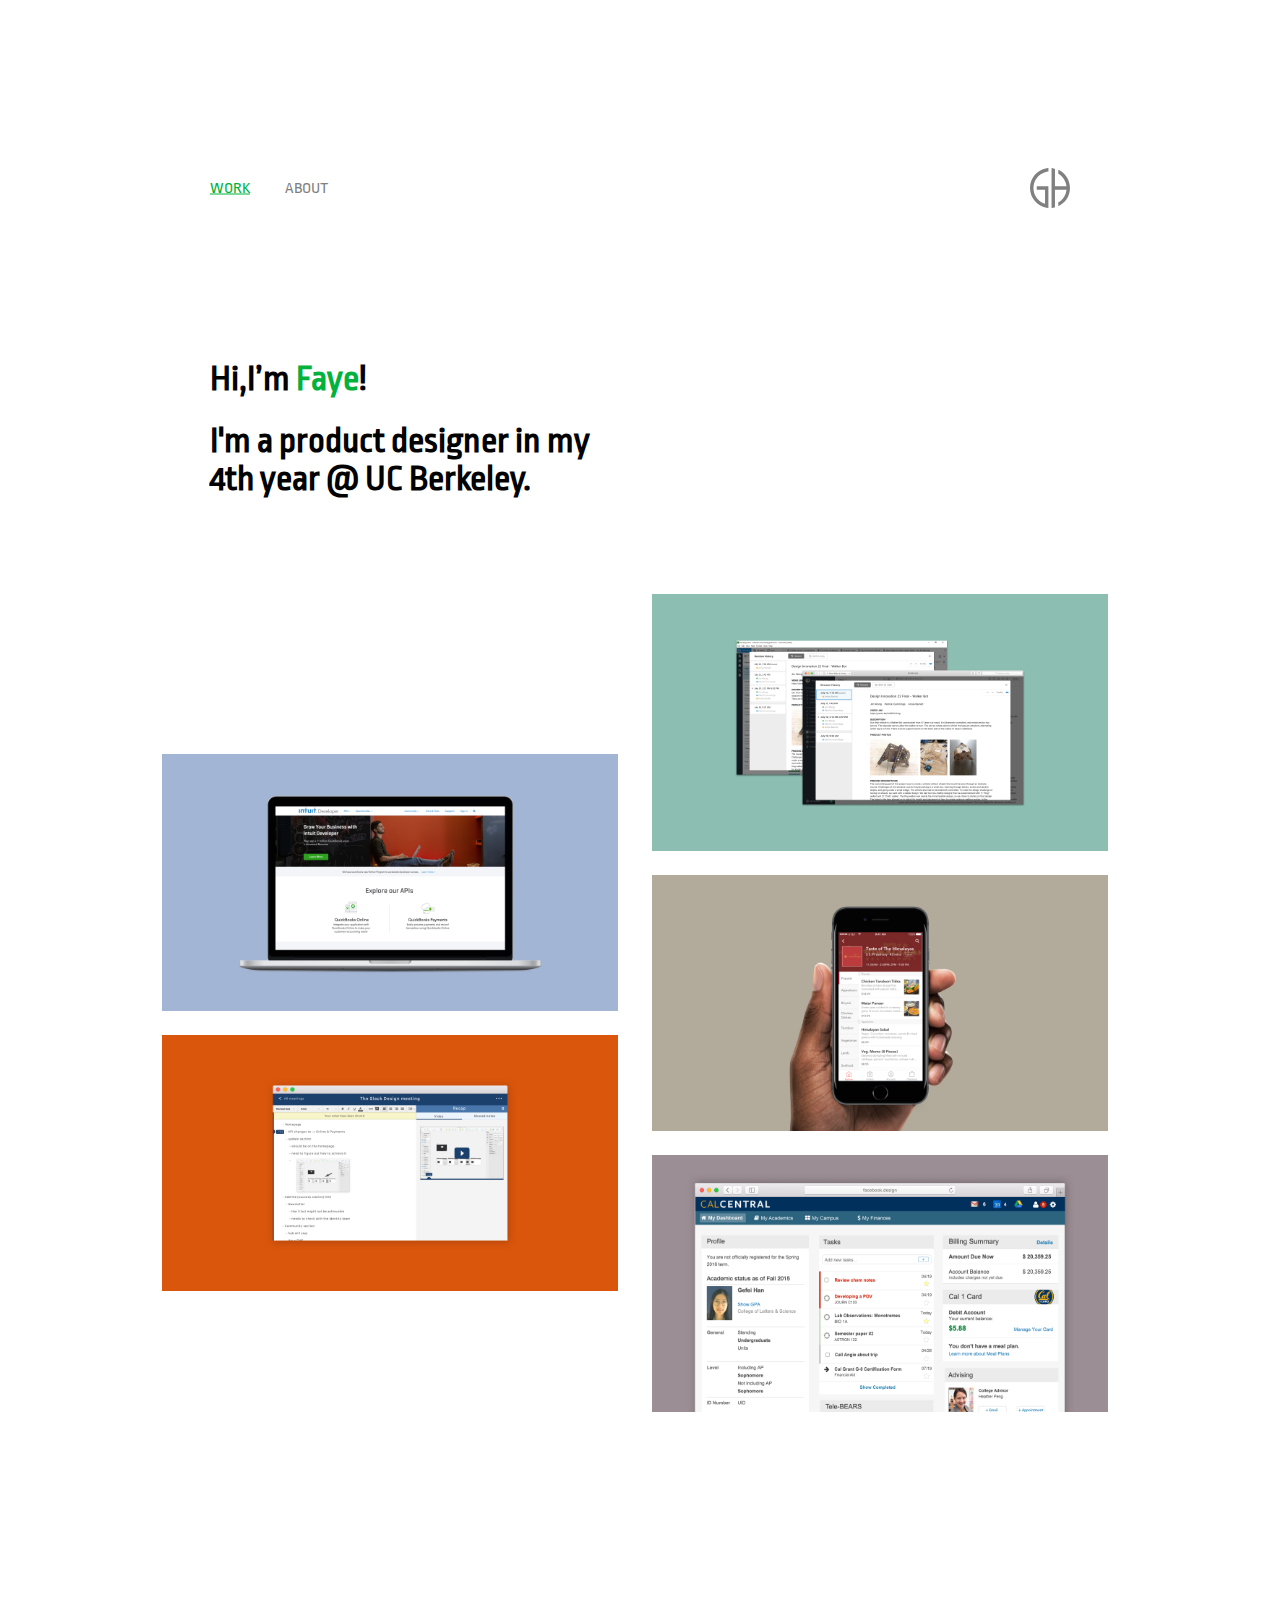
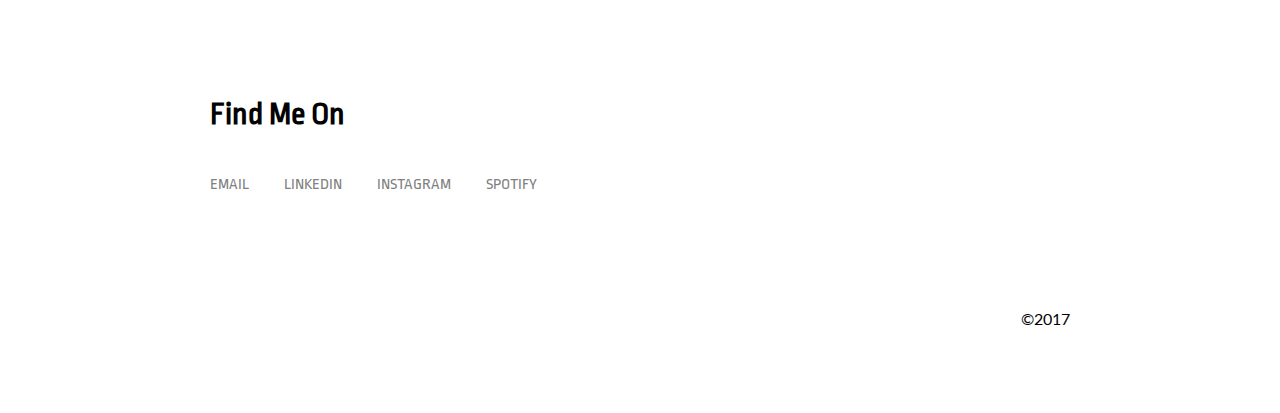
==== commit 88faf5b4: "update titles" ====
--- a/index.html
+++ b/index.html
@@ -1,6 +1,7 @@
 <!DOCTYPE html>
 <html>
 	<head>
+		<title>Faye Han</title>
 		<link rel="stylesheet" type="text/css" href="assets/css/index.css">
 		<link href="https://fonts.googleapis.com/css?family=Lato:100,100i,300,300i,400,400i,700,700i,900,900i|Ropa+Sans:400,400i" rel="stylesheet">
 		<script src="https://ajax.googleapis.com/ajax/libs/jquery/3.2.1/jquery.min.js">
